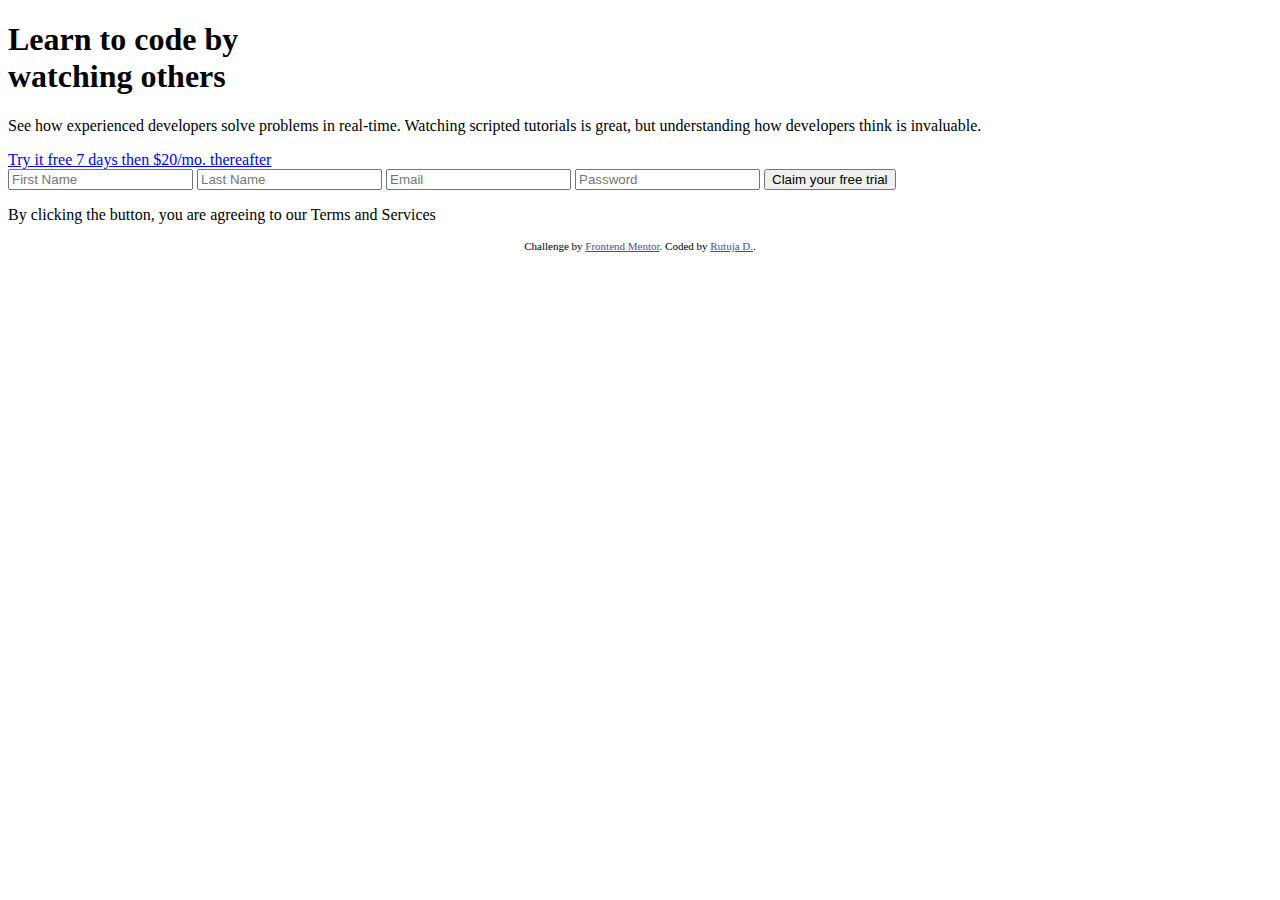
==== FrontEndMentor-Challenges/intro-component-with-signup-form-master/intro-component-with-signup-form-master/index.html @ 208d6f9d "FrontEndMentor challenge Intro componenet" ====
<!DOCTYPE html>
<html lang="en">
<head>
  <meta charset="UTF-8">
  <meta name="viewport" content="width=device-width, initial-scale=1.0"> <!-- displays site properly based on user's device -->

  <link rel="icon" type="image/png" sizes="32x32" href="./images/favicon-32x32.png">
  <link rel="stylesheet" href="/css/styles.css">
  <title>Frontend Mentor | Intro component with sign up form</title>

  <!-- Feel free to remove these styles or customise in your own stylesheet 👍 -->
  <style>
    .attribution { font-size: 11px; text-align: center; }
    .attribution a { color: hsl(228, 45%, 44%); }
  </style>
</head>
<body>
    <div class="container">
      <div class="info-container">
        <h1> Learn to code by </br> watching others</h1>
        <p>See how experienced developers solve problems in real-time. Watching scripted tutorials is great, 
          but understanding how developers think is invaluable. </p>
      </div>
      <div class="form-container">
        <div class="trial-btn">
          <a class="trial-button" href="#">Try it free 7 days then $20/mo. thereafter</a>
        </div>
        <div class="form-info">
          <form action="post">
            <input type="text" name="FirstName" id="" placeholder="First Name" required>
            <input type="text" name="LastName" id="" placeholder="Last Name" required>
            <input type="email" name="Email" id="" placeholder="Email" required>
            <input type="password" name="Password" id="" placeholder="Password" required>
              <input onclick="" class="claim-btn" type="submit" value="Claim your free trial">           
            <p>By clicking the button, you are agreeing to our<span class="terms"> Terms and Services</span></p>
        </div>
        
        </form>
      </div>
    </div>
  
  <footer>
    <p class="attribution">
      Challenge by <a href="https://www.frontendmentor.io?ref=challenge" target="_blank">Frontend Mentor</a>. 
      Coded by <a href="#">Rutuja D.</a>.
    </p>
  </footer>
</body>
</html>
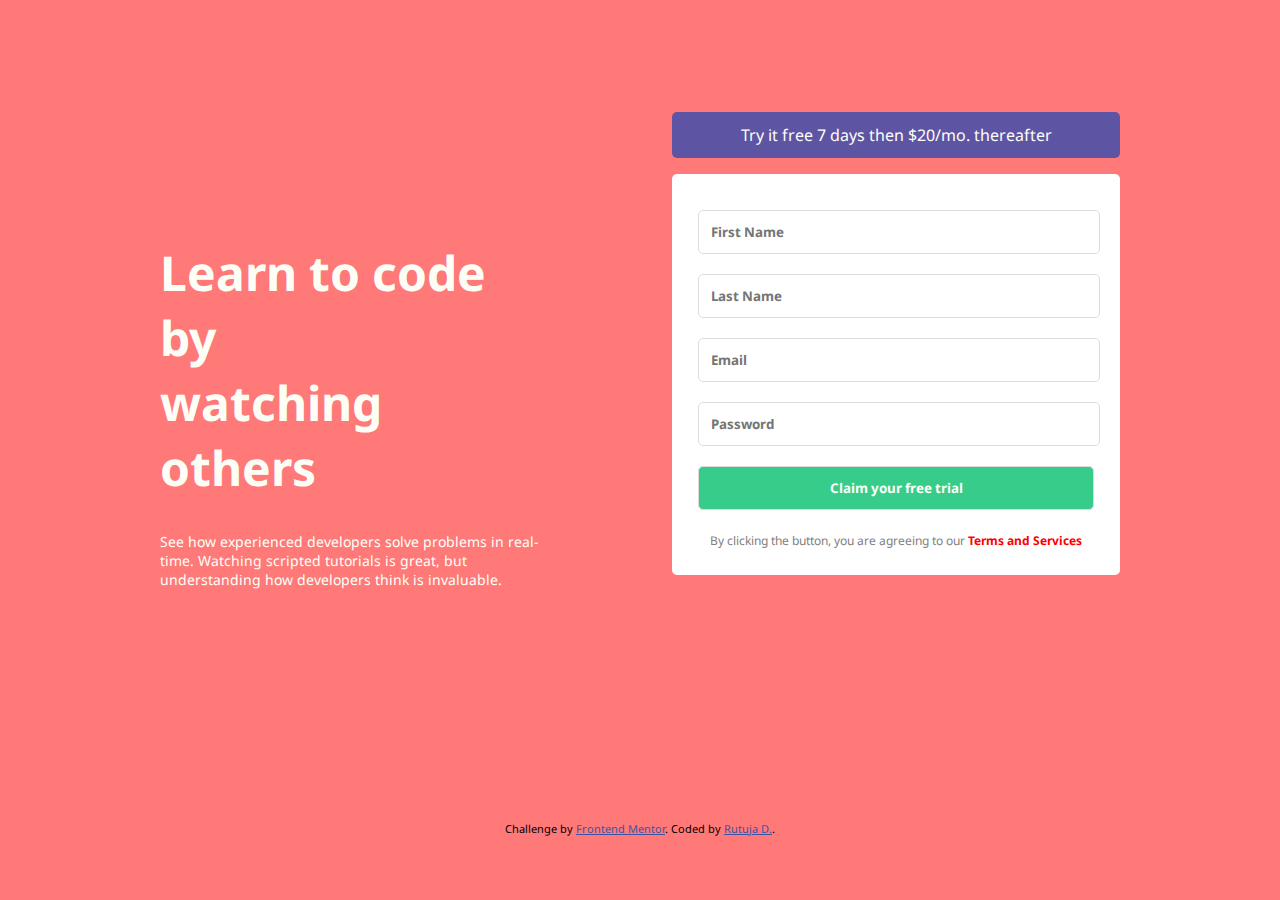
==== commit 2f987d09: "FrontEndMentor challenge Intro componenet change-1" ====
--- a/FrontEndMentor-Challenges/intro-component-with-signup-form-master/intro-component-with-signup-form-master/index.html
+++ b/FrontEndMentor-Challenges/intro-component-with-signup-form-master/intro-component-with-signup-form-master/index.html
@@ -3,9 +3,9 @@
 <head>
   <meta charset="UTF-8">
   <meta name="viewport" content="width=device-width, initial-scale=1.0"> <!-- displays site properly based on user's device -->
-
+  <link rel="stylesheet" href="./css/styles.css">
   <link rel="icon" type="image/png" sizes="32x32" href="./images/favicon-32x32.png">
-  <link rel="stylesheet" href="/css/styles.css">
+  
   <title>Frontend Mentor | Intro component with sign up form</title>
 
   <!-- Feel free to remove these styles or customise in your own stylesheet 👍 -->
--- a/FrontEndMentor-Challenges/intro-component-with-signup-form-master/intro-component-with-signup-form-master/css/styles.css
+++ b/FrontEndMentor-Challenges/intro-component-with-signup-form-master/intro-component-with-signup-form-master/css/styles.css
@@ -0,0 +1,139 @@
+@import url('https://fonts.googleapis.com/css2?family=Fraunces:opsz,wght@9..144,700&family=Noto+Sans&display=swap');
+
+body {
+    margin: 0;
+    padding: 0;
+    box-sizing: border-box;
+    background: url(/images/bg-intro-desktop.png);
+    background-color: #FF7978;
+    max-width: 1440px;
+    font-family: 'Fraunces', serif;
+    font-family: 'Noto Sans', sans-serif;
+}
+
+.container {
+    max-width: 1440px;
+    height: 90vh;
+    position: relative;
+    font-family: 'Noto Sans', sans-serif;
+}
+.info-container {
+    position: absolute;
+    width: 30%;
+    left: 10rem;
+    top: 13rem;
+    margin: 0 auto;
+    color: rgb(253,255,247);
+    font-family: 'Noto Sans', sans-serif;
+   
+}
+.info-container h1 {
+    font-weight:700;
+    font-size: 48px;
+}
+.info-container p {
+    font-size: 14px;
+}
+.form-container {
+    position: absolute;
+    width: 35%;
+    right: 10rem;
+    top: 7rem;
+}
+.trial-btn {
+    background-color: #5D54A3;
+    border-radius: 5px;
+    text-align: center;
+    padding: 12px 10px;
+}
+.trial-button {
+    color: rgb(253,255,247);
+   text-decoration: none;
+}
+.form-info {
+    background-color: #fff;
+    border-radius: 5px;
+    text-align: center;
+    padding: 10px;
+    margin: 1rem 0;
+    
+}
+form{
+    margin: 1rem;
+}
+form input {
+    width: 95%;
+    text-align: left;
+    padding: 12PX;
+    border-radius: 5PX;
+    border:none;
+    border:0.2px solid rgb(223, 220, 220);
+    margin: 10px 0;
+    font-weight: bold;
+    font-family: 'Noto Sans', sans-serif;
+}
+.claim-btn {
+    color: rgb(253,255,247);
+    text-decoration: none;
+    background-color: #37CC8A;
+    border-radius: 5px;
+    width: 100%;
+    text-align: center;
+    padding:  12px 10px;
+}
+.terms {
+    color: red;
+    font-weight: bold;
+}
+.form-info p {
+    color: gray;
+    font-size: 12px;
+}
+
+
+@media screen and (max-width: 375px) {
+    .container {
+        position: relative;
+
+    }
+    .info-container {        
+        position: absolute;
+        top: 1rem;
+        left: 3rem;
+        color: rgb(253,255,247);
+        font-family: 'Noto Sans', sans-serif;
+        width: 100%;
+        margin-top: 1.5rem;
+    }
+    .info-container h1 {
+        display: inline-block;
+        font-size: 32px;
+    }
+    .info-container p {
+        width: 70%;
+        text-align: center;
+    }
+    .form-container {
+        top: 20rem;
+        width: 80%;
+        left: 3rem;
+    }
+    .trial-btn {
+        padding: 1rem 3.5rem;
+        text-align: center;
+        margin: 0 auto;
+    }
+    .trial-button {
+        text-size-adjust: 50%;
+    }
+    footer {
+        position: relative;
+        top: 15rem;
+        
+    }
+    footer p{
+        margin: 1rem;
+    }
+    
+
+}